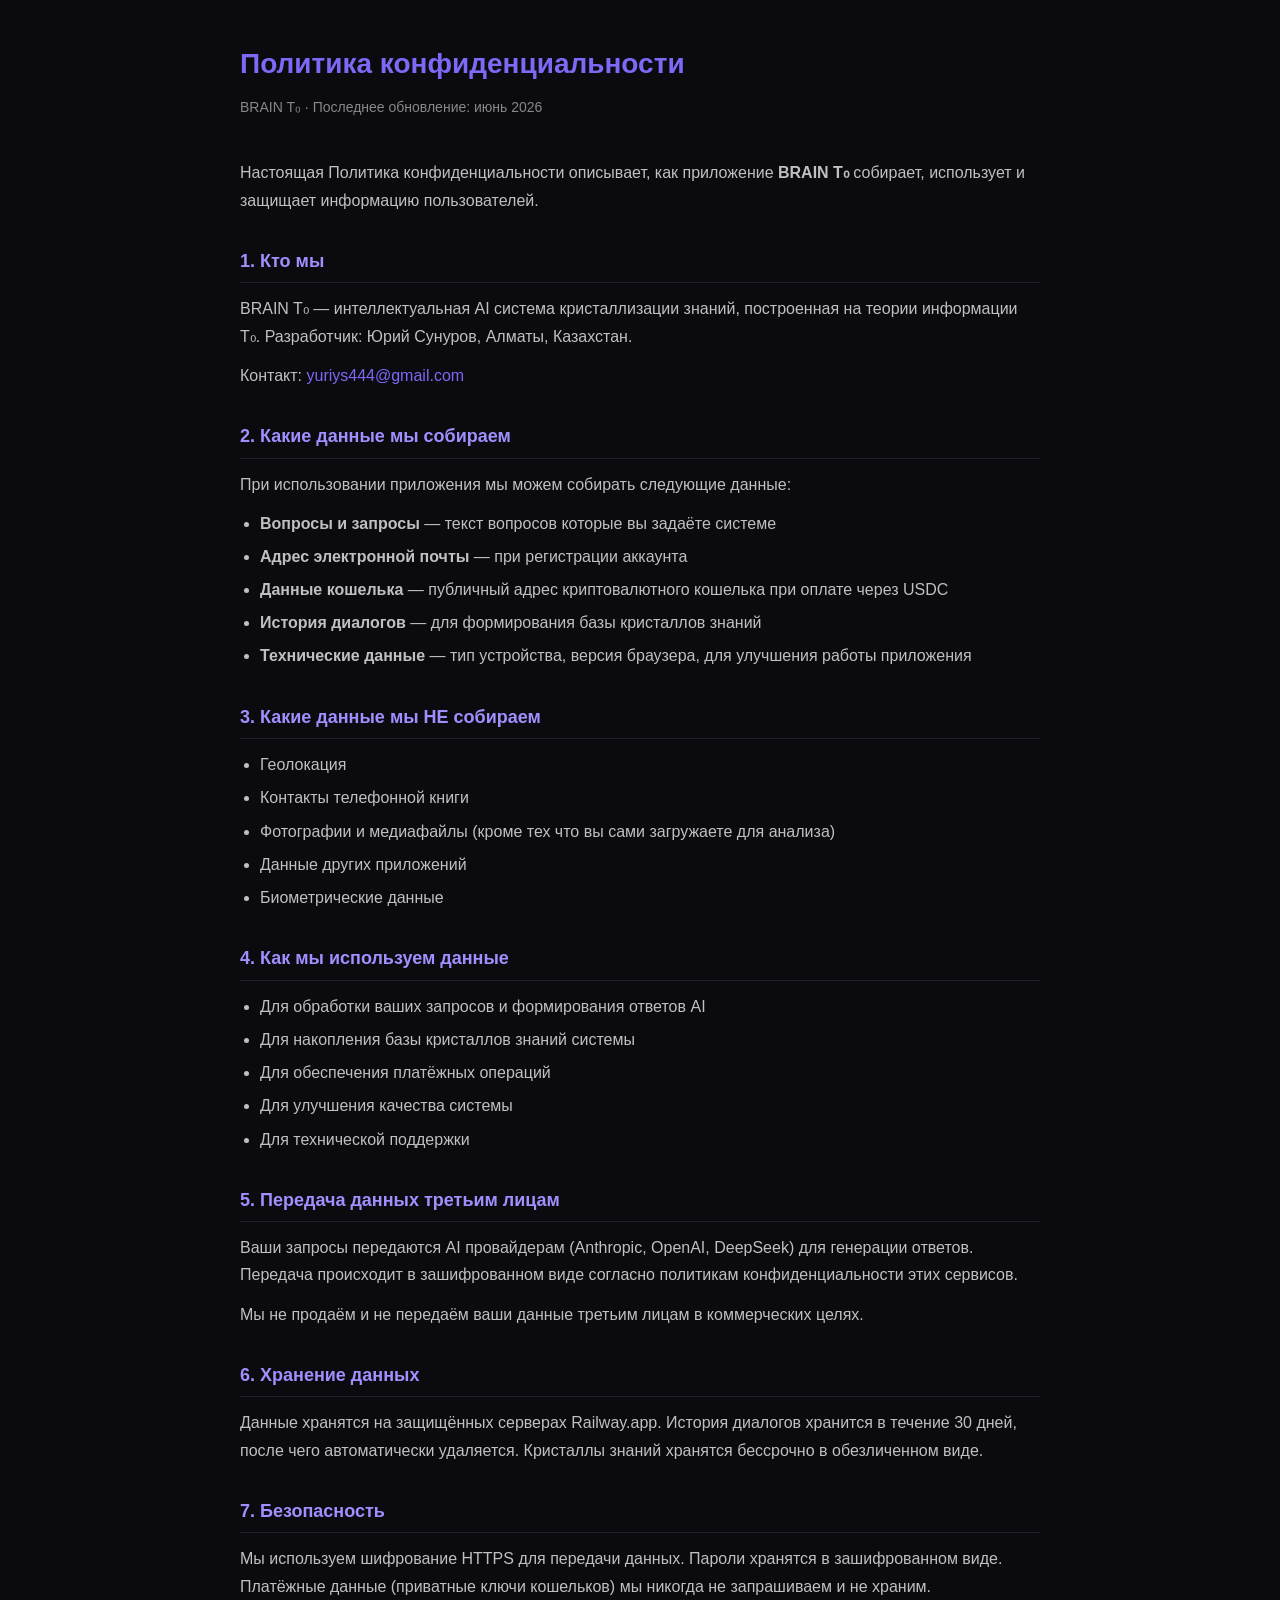
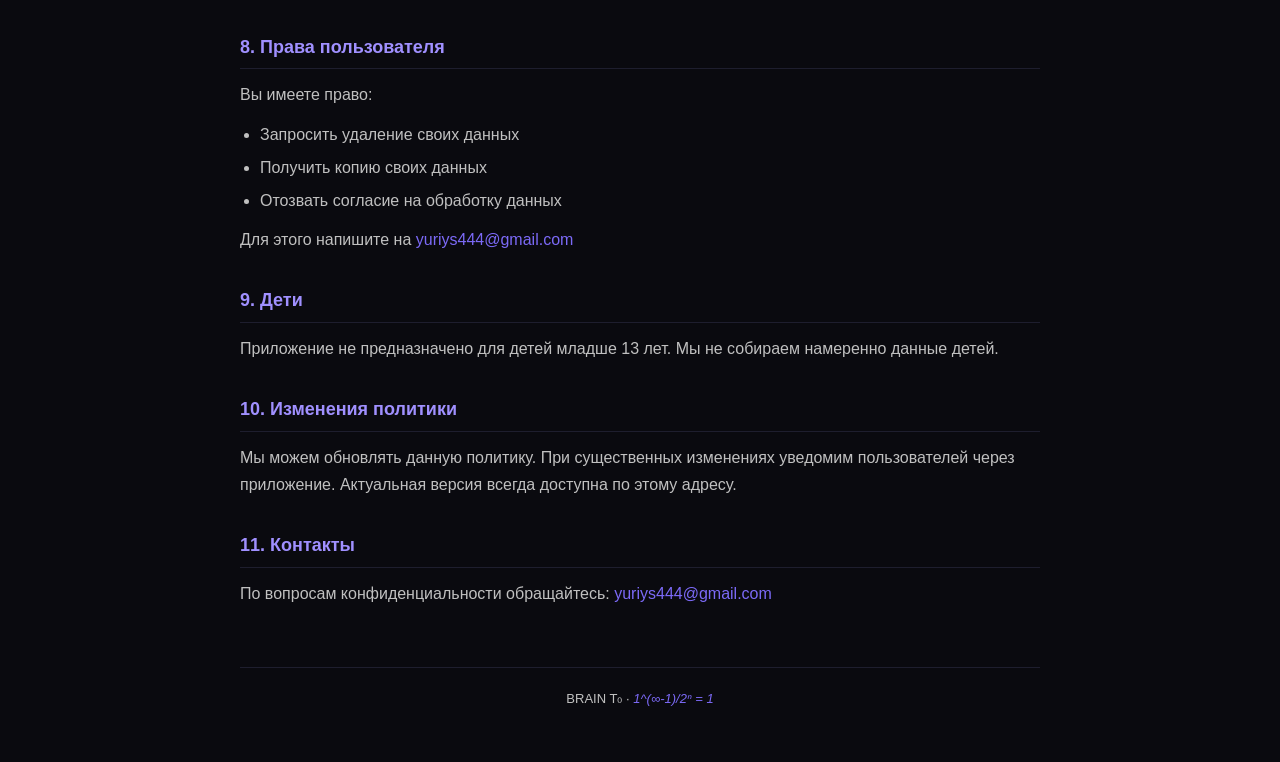
==== docs/privacy.html @ f05436ef "Add files via upload" ====
<!DOCTYPE html>
<html lang="ru">
<head>
    <meta charset="UTF-8">
    <meta name="viewport" content="width=device-width, initial-scale=1.0">
    <title>Политика конфиденциальности — BRAIN T₀</title>
    <style>
        * { margin: 0; padding: 0; box-sizing: border-box; }
        body {
            font-family: -apple-system, BlinkMacSystemFont, 'Segoe UI', sans-serif;
            background: #0a0a0f;
            color: #e0e0e0;
            line-height: 1.7;
            padding: 40px 20px;
        }
        .container {
            max-width: 800px;
            margin: 0 auto;
        }
        h1 {
            color: #7c6af7;
            font-size: 28px;
            margin-bottom: 8px;
        }
        .date {
            color: #888;
            font-size: 14px;
            margin-bottom: 40px;
        }
        h2 {
            color: #a090ff;
            font-size: 18px;
            margin: 32px 0 12px;
            padding-bottom: 6px;
            border-bottom: 1px solid #1e1e2e;
        }
        p { margin-bottom: 12px; color: #c0c0c0; }
        ul { padding-left: 20px; margin-bottom: 12px; }
        li { color: #c0c0c0; margin-bottom: 6px; }
        a { color: #7c6af7; text-decoration: none; }
        a:hover { text-decoration: underline; }
        .footer {
            margin-top: 60px;
            padding-top: 20px;
            border-top: 1px solid #1e1e2e;
            color: #666;
            font-size: 13px;
            text-align: center;
        }
        .formula {
            color: #7c6af7;
            font-style: italic;
        }
    </style>
</head>
<body>
<div class="container">

    <h1>Политика конфиденциальности</h1>
    <p class="date">BRAIN T₀ · Последнее обновление: июнь 2026</p>

    <p>Настоящая Политика конфиденциальности описывает, как приложение <strong>BRAIN T₀</strong> собирает, использует и защищает информацию пользователей.</p>

    <h2>1. Кто мы</h2>
    <p>BRAIN T₀ — интеллектуальная AI система кристаллизации знаний, построенная на теории информации T₀. Разработчик: Юрий Сунуров, Алматы, Казахстан.</p>
    <p>Контакт: <a href="mailto:yuriys444@gmail.com">yuriys444@gmail.com</a></p>

    <h2>2. Какие данные мы собираем</h2>
    <p>При использовании приложения мы можем собирать следующие данные:</p>
    <ul>
        <li><strong>Вопросы и запросы</strong> — текст вопросов которые вы задаёте системе</li>
        <li><strong>Адрес электронной почты</strong> — при регистрации аккаунта</li>
        <li><strong>Данные кошелька</strong> — публичный адрес криптовалютного кошелька при оплате через USDC</li>
        <li><strong>История диалогов</strong> — для формирования базы кристаллов знаний</li>
        <li><strong>Технические данные</strong> — тип устройства, версия браузера, для улучшения работы приложения</li>
    </ul>

    <h2>3. Какие данные мы НЕ собираем</h2>
    <ul>
        <li>Геолокация</li>
        <li>Контакты телефонной книги</li>
        <li>Фотографии и медиафайлы (кроме тех что вы сами загружаете для анализа)</li>
        <li>Данные других приложений</li>
        <li>Биометрические данные</li>
    </ul>

    <h2>4. Как мы используем данные</h2>
    <ul>
        <li>Для обработки ваших запросов и формирования ответов AI</li>
        <li>Для накопления базы кристаллов знаний системы</li>
        <li>Для обеспечения платёжных операций</li>
        <li>Для улучшения качества системы</li>
        <li>Для технической поддержки</li>
    </ul>

    <h2>5. Передача данных третьим лицам</h2>
    <p>Ваши запросы передаются AI провайдерам (Anthropic, OpenAI, DeepSeek) для генерации ответов. Передача происходит в зашифрованном виде согласно политикам конфиденциальности этих сервисов.</p>
    <p>Мы не продаём и не передаём ваши данные третьим лицам в коммерческих целях.</p>

    <h2>6. Хранение данных</h2>
    <p>Данные хранятся на защищённых серверах Railway.app. История диалогов хранится в течение 30 дней, после чего автоматически удаляется. Кристаллы знаний хранятся бессрочно в обезличенном виде.</p>

    <h2>7. Безопасность</h2>
    <p>Мы используем шифрование HTTPS для передачи данных. Пароли хранятся в зашифрованном виде. Платёжные данные (приватные ключи кошельков) мы никогда не запрашиваем и не храним.</p>

    <h2>8. Права пользователя</h2>
    <p>Вы имеете право:</p>
    <ul>
        <li>Запросить удаление своих данных</li>
        <li>Получить копию своих данных</li>
        <li>Отозвать согласие на обработку данных</li>
    </ul>
    <p>Для этого напишите на <a href="mailto:yuriys444@gmail.com">yuriys444@gmail.com</a></p>

    <h2>9. Дети</h2>
    <p>Приложение не предназначено для детей младше 13 лет. Мы не собираем намеренно данные детей.</p>

    <h2>10. Изменения политики</h2>
    <p>Мы можем обновлять данную политику. При существенных изменениях уведомим пользователей через приложение. Актуальная версия всегда доступна по этому адресу.</p>

    <h2>11. Контакты</h2>
    <p>По вопросам конфиденциальности обращайтесь: <a href="mailto:yuriys444@gmail.com">yuriys444@gmail.com</a></p>

    <div class="footer">
        <p>BRAIN T₀ · <span class="formula">1^(∞-1)/2ⁿ = 1</span></p>
    </div>

</div>
</body>
</html>
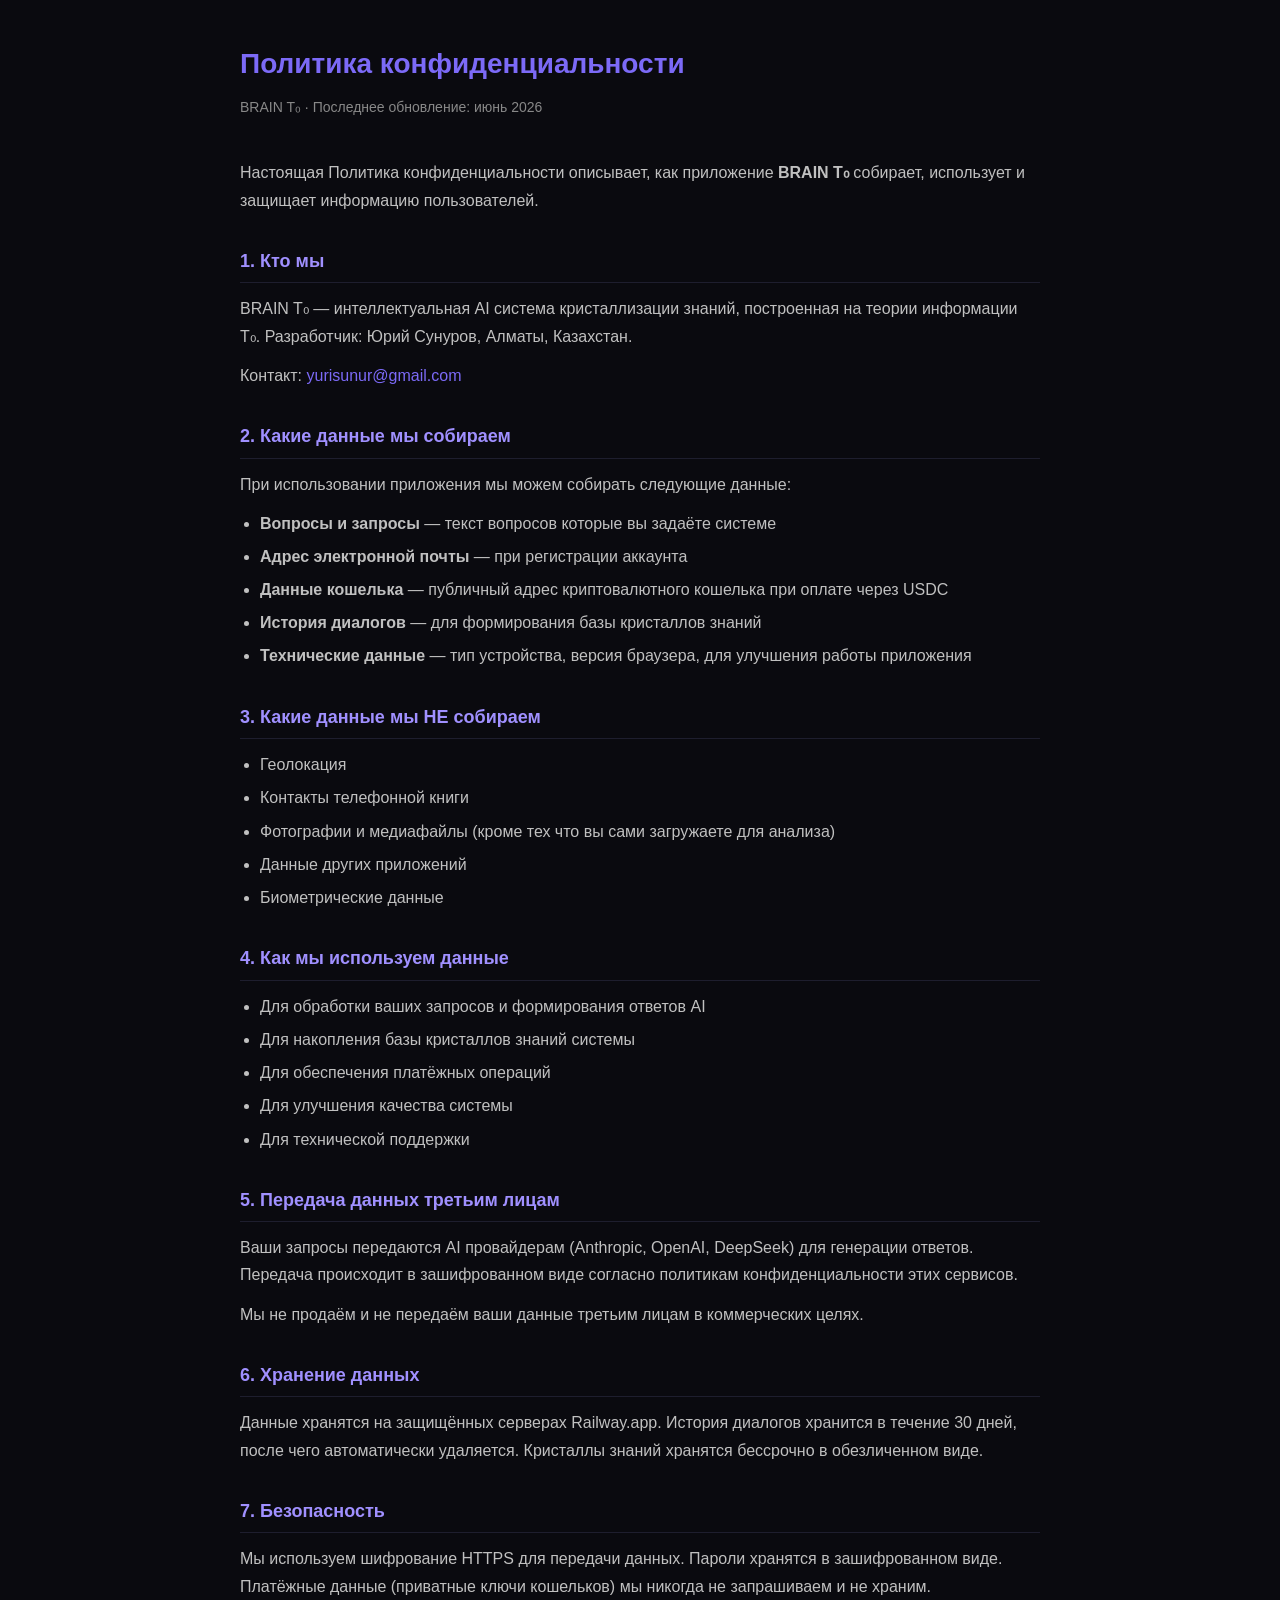
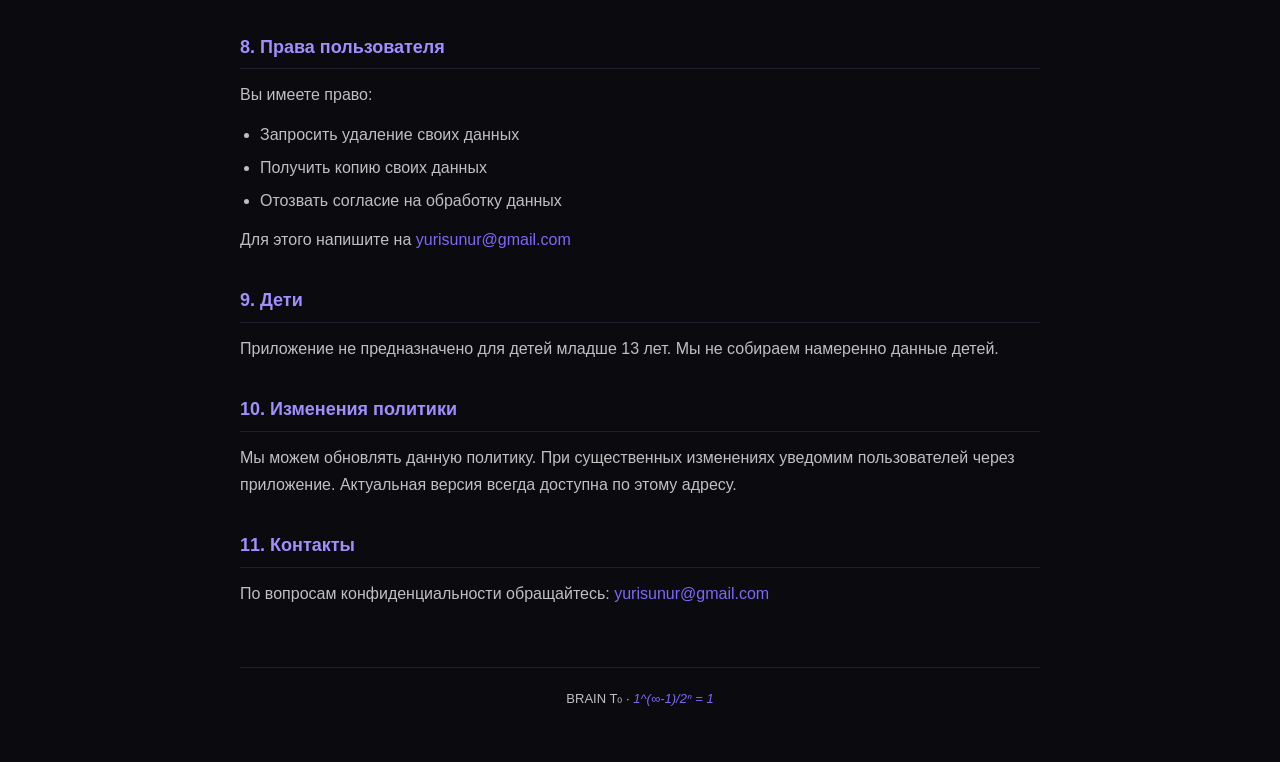
==== commit 51be3466: "Update privacy.html" ====
--- a/docs/privacy.html
+++ b/docs/privacy.html
@@ -63,7 +63,7 @@
 
     <h2>1. Кто мы</h2>
     <p>BRAIN T₀ — интеллектуальная AI система кристаллизации знаний, построенная на теории информации T₀. Разработчик: Юрий Сунуров, Алматы, Казахстан.</p>
-    <p>Контакт: <a href="mailto:yuriys444@gmail.com">yuriys444@gmail.com</a></p>
+    <p>Контакт: <a href="mailto:yurisunur@gmail.com">yurisunur@gmail.com</a></p>
 
     <h2>2. Какие данные мы собираем</h2>
     <p>При использовании приложения мы можем собирать следующие данные:</p>
@@ -110,7 +110,7 @@
         <li>Получить копию своих данных</li>
         <li>Отозвать согласие на обработку данных</li>
     </ul>
-    <p>Для этого напишите на <a href="mailto:yuriys444@gmail.com">yuriys444@gmail.com</a></p>
+    <p>Для этого напишите на <a href="mailto:yurisunur@gmail.com">yurisunur@gmail.com</a></p>
 
     <h2>9. Дети</h2>
     <p>Приложение не предназначено для детей младше 13 лет. Мы не собираем намеренно данные детей.</p>
@@ -119,7 +119,7 @@
     <p>Мы можем обновлять данную политику. При существенных изменениях уведомим пользователей через приложение. Актуальная версия всегда доступна по этому адресу.</p>
 
     <h2>11. Контакты</h2>
-    <p>По вопросам конфиденциальности обращайтесь: <a href="mailto:yuriys444@gmail.com">yuriys444@gmail.com</a></p>
+    <p>По вопросам конфиденциальности обращайтесь: <a href="mailto:yurisunur@gmail.com">yurisunur@gmail.com</a></p>
 
     <div class="footer">
         <p>BRAIN T₀ · <span class="formula">1^(∞-1)/2ⁿ = 1</span></p>
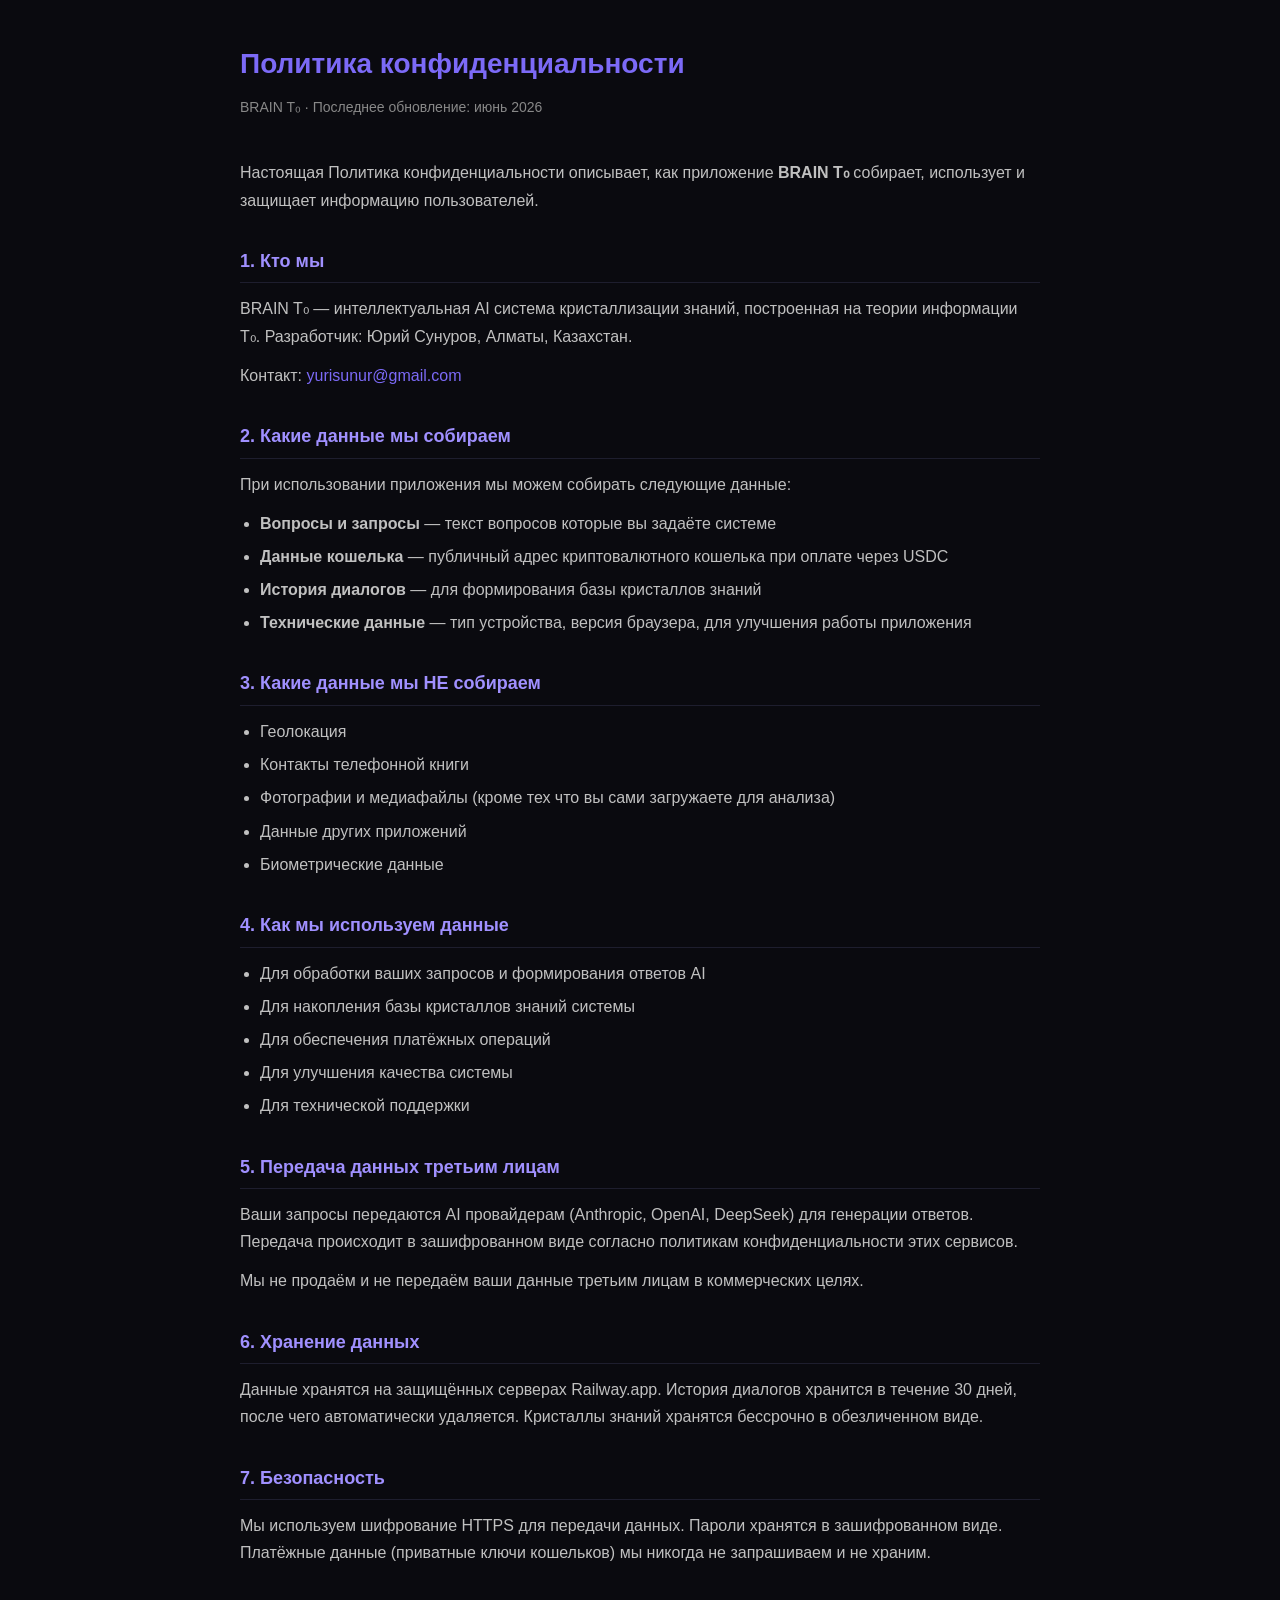
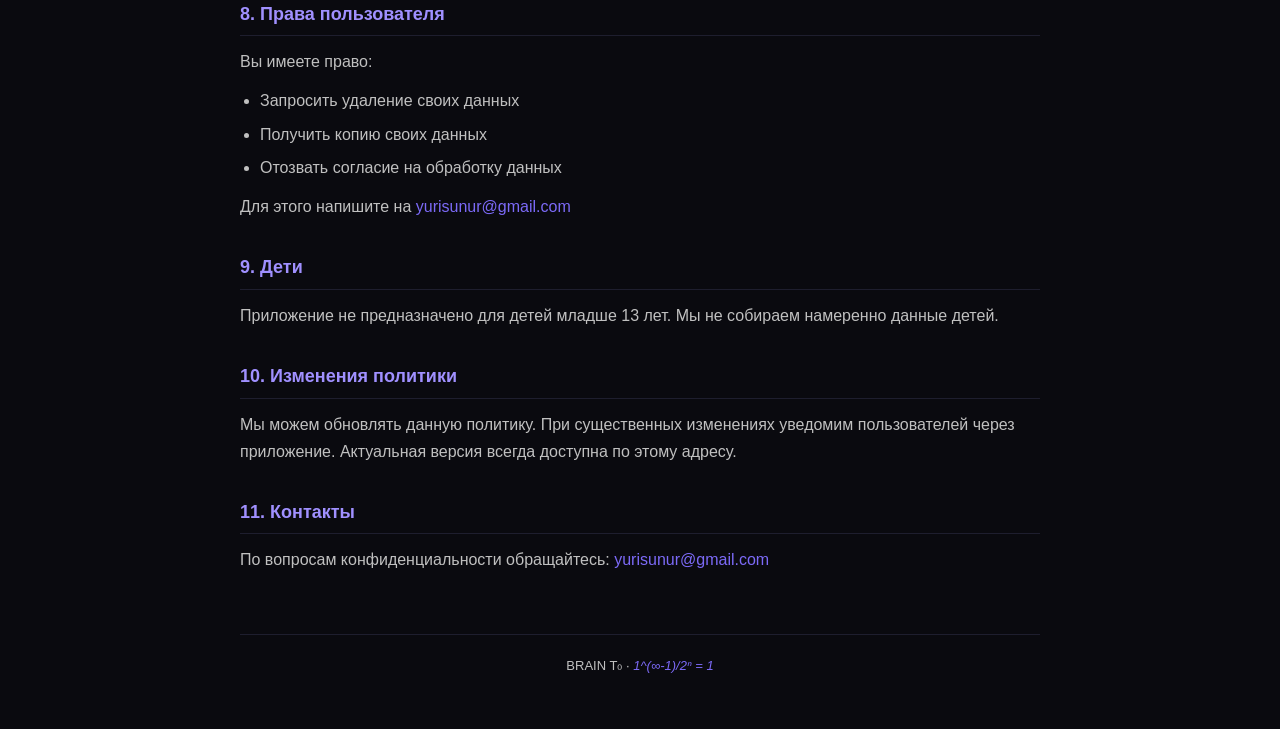
==== commit d4aaecd5: "Remove email address collection from privacy policy" ====
--- a/docs/privacy.html
+++ b/docs/privacy.html
@@ -69,7 +69,6 @@
     <p>При использовании приложения мы можем собирать следующие данные:</p>
     <ul>
         <li><strong>Вопросы и запросы</strong> — текст вопросов которые вы задаёте системе</li>
-        <li><strong>Адрес электронной почты</strong> — при регистрации аккаунта</li>
         <li><strong>Данные кошелька</strong> — публичный адрес криптовалютного кошелька при оплате через USDC</li>
         <li><strong>История диалогов</strong> — для формирования базы кристаллов знаний</li>
         <li><strong>Технические данные</strong> — тип устройства, версия браузера, для улучшения работы приложения</li>
